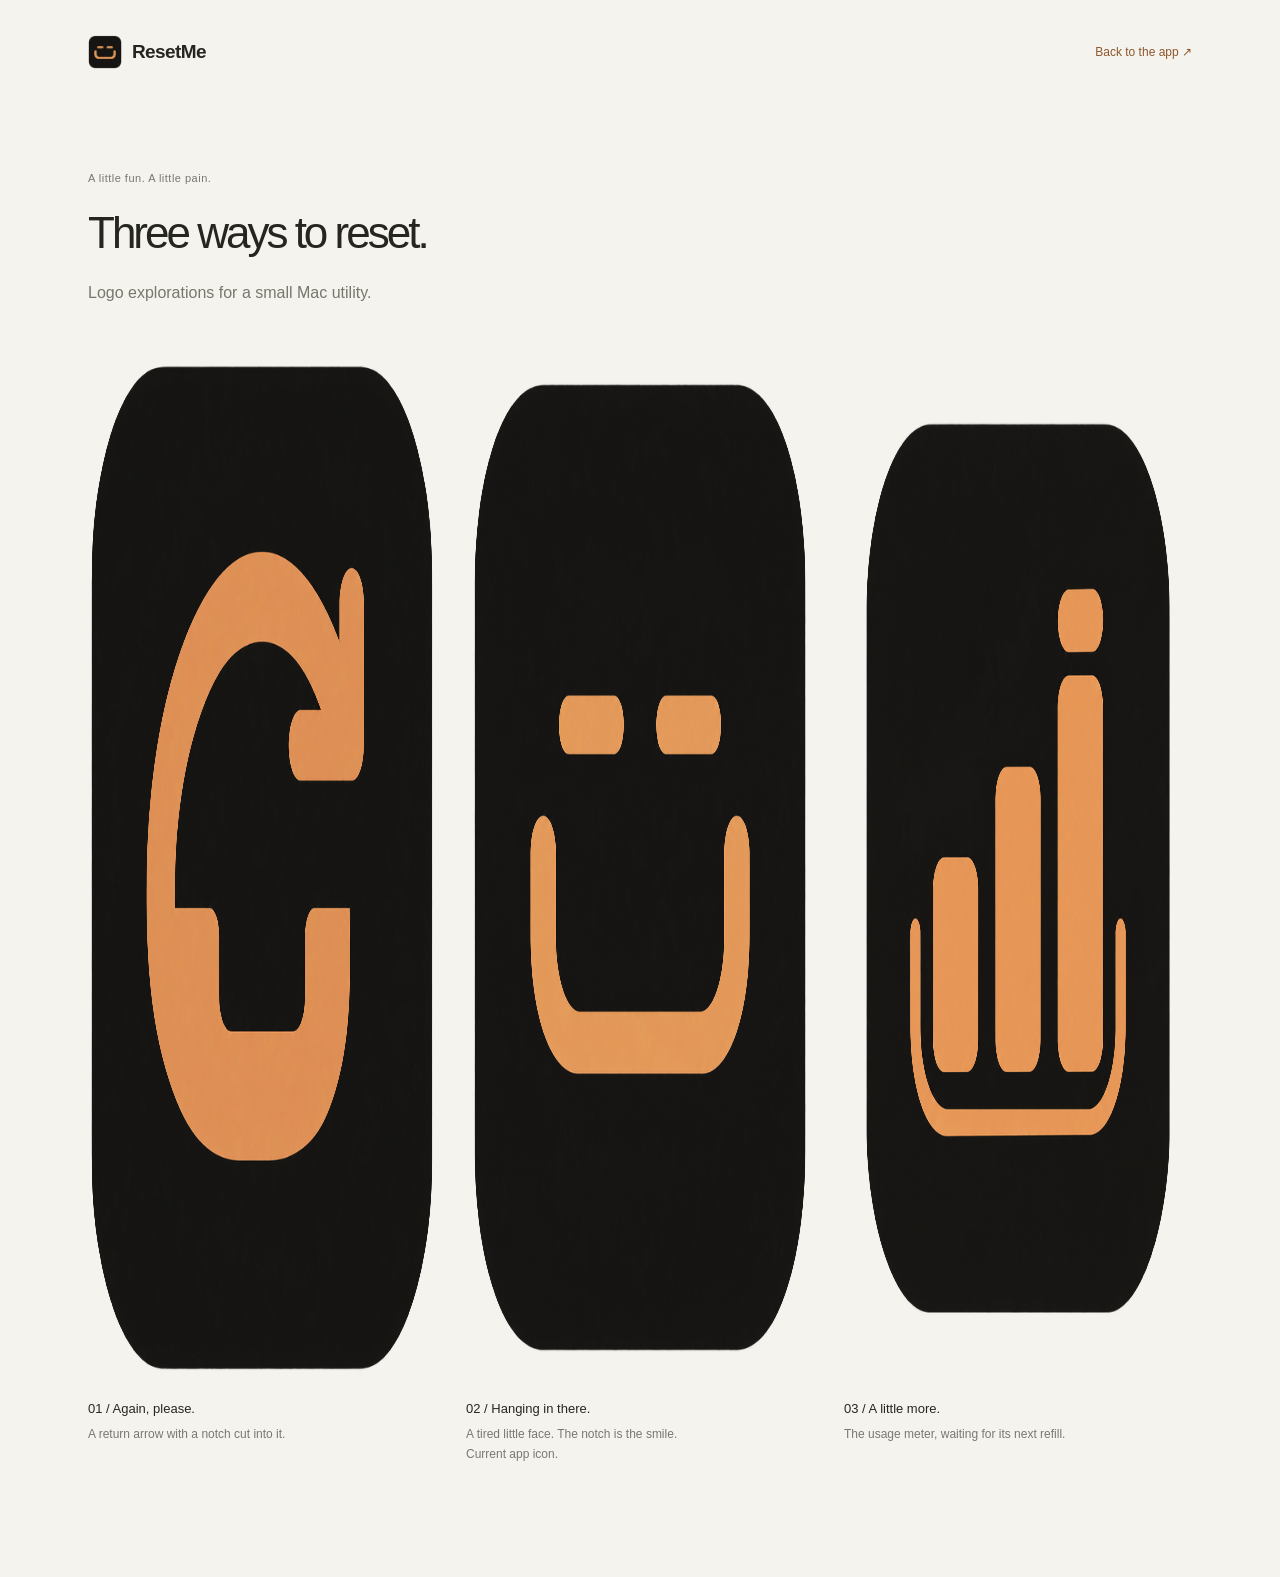
==== website/logos.html @ c1c5a457 "Build ResetMe with Claude and Codex usage" ====
<!doctype html><html lang="en"><head><meta charset="utf-8"><meta name="viewport" content="width=device-width, initial-scale=1"><title>ResetMe — logo directions</title><link rel="stylesheet" href="style.css"><link rel="icon" href="assets/logo-face.png"></head><body><div class="page"><header><a class="brand" href="./"><img src="assets/logo-face.png" width="34" height="34" alt="">ResetMe</a><a class="text-link" href="./">Back to the app ↗</a></header><main class="logos"><p class="eyebrow">A little fun. A little pain.</p><h1>Three ways to reset.</h1><p class="lede">Logo explorations for a small Mac utility.</p><div class="logo-grid"><figure><img src="assets/logo-return.png" width="1024" height="1024" alt="Amber return arrow with a notch-shaped opening"><figcaption>01 / Again, please.<p>A return arrow with a notch cut into it.</p></figcaption></figure><figure><img src="assets/logo-face.png" width="1024" height="1024" alt="Amber tired smile shaped like a notch"><figcaption>02 / Hanging in there.<p>A tired little face. The notch is the smile.<br>Current app icon.</p></figcaption></figure><figure><img src="assets/logo-refill.png" width="1024" height="1024" alt="Three amber refill bars within a notch contour"><figcaption>03 / A little more.<p>The usage meter, waiting for its next refill.</p></figcaption></figure></div></main></div></body></html>
---- website/style.css ----
:root{color-scheme:light;--paper:#f5f3ee;--ink:#262621;--muted:#797870;--line:#dedcd4;--accent:#a86233}*{box-sizing:border-box}html{scroll-behavior:smooth;scroll-padding-top:35px}body{margin:0;background:var(--paper);color:var(--ink);font-family:-apple-system,BlinkMacSystemFont,"Segoe UI",sans-serif;-webkit-font-smoothing:antialiased}a{color:inherit;text-decoration:none}a:hover{text-decoration:underline;text-underline-offset:4px}button,a,video{outline-offset:6px}a:focus-visible,button:focus-visible{outline:2px solid var(--accent)}.page{max-width:1200px;margin:auto;padding:0 48px}header{height:104px;display:flex;align-items:center;justify-content:space-between}.brand{display:flex;align-items:center;gap:10px;font-size:19px;font-weight:650;letter-spacing:-.6px}.brand img{border-radius:8px}nav{display:flex;gap:32px;font-size:13px;color:#585951}.hero{display:grid;grid-template-columns:1fr 1.04fr;gap:48px;align-items:center;padding:40px 0 66px;min-height:585px}.eyebrow{font-size:11px;letter-spacing:.045em;color:var(--muted);display:flex;align-items:center;gap:8px;margin:0 0 23px}.dot{height:6px;width:6px;background:#b87949;border-radius:50%;display:inline-block}h1{font-size:clamp(40px,4.5vw,62px);line-height:1.03;letter-spacing:-3px;font-weight:540;margin:0 0 25px}p{line-height:1.65}.lede{max-width:350px;font-size:16px;color:#77776d;margin:0 0 28px}.actions{display:flex;align-items:center;gap:25px}.button{display:inline-flex;align-items:center;gap:24px;background:#292923;border-radius:8px;color:#faf8f1;padding:14px 20px;font-size:13px;font-weight:550;white-space:nowrap;transition:background .15s,transform .15s}.button:hover{background:#454237;text-decoration:none;transform:translateY(-1px)}.watch,.text-link{font-size:12px}.small{font-size:11px;color:var(--muted);margin-top:14px}.product{margin:0}.screen{background:#111110;border:1px solid #24241f;border-radius:12px;overflow:hidden;aspect-ratio:1.05;box-shadow:0 18px 30px -26px #16151066}.screen img{display:block;height:100%;width:100%;object-fit:cover}figcaption{font-size:10px;color:#8a887e;margin-top:12px;text-align:center;line-height:1.5}.second{border-top:1px solid var(--line);display:grid;grid-template-columns:1fr 1.04fr;gap:80px;padding:65px 0;align-items:center}h2{font-size:34px;font-weight:530;line-height:1.13;letter-spacing:-1.3px;margin:0 0 22px}.details>p:not(.eyebrow){font-size:14px;color:#79786f;max-width:345px}dl{margin:25px 0}dl div+div{margin-top:21px}dt{font-size:13px;font-weight:600;margin-bottom:5px}dd{margin:0;font-size:12px;line-height:1.6;color:#79786f;max-width:325px}.text-link{color:#8c572e}.demo{margin:0}.video-wrap{border-radius:12px;background:#111;overflow:hidden;aspect-ratio:1.05;display:flex;align-items:center;justify-content:center}.video-wrap video{display:block;width:100%;height:100%;object-fit:contain}.get{border-top:1px solid var(--line);padding:34px 0;display:grid;grid-template-columns:1fr auto;gap:12px 45px;align-items:center}.get h2{font-size:24px;letter-spacing:-.7px;margin:0}.get p{font-size:12px;color:var(--muted);max-width:620px;margin-bottom:0}.get .build-note{grid-column:1/-1;font-size:10px;margin-top:0}footer{border-top:1px solid var(--line);padding:25px 0 34px;display:flex;justify-content:space-between;gap:15px;font-size:10px;color:#77766d}.muted{color:#99968b}.logos{padding:65px 0 100px}.logos h1{font-size:44px}.logo-grid{display:grid;grid-template-columns:repeat(3,1fr);gap:30px;margin-top:48px}.logo-grid figure{margin:0}.logo-grid img{width:100%;display:block;border-radius:22%}.logo-grid figcaption{text-align:left;font-size:13px;color:var(--ink);margin-top:20px}.logo-grid figcaption p{color:var(--muted);font-size:12px;margin-top:7px}body:has(.logos){background:#f5f3ee}@media(min-width:1500px){.hero{min-height:650px}}@media(max-width:800px){.page{padding:0 25px}header{height:83px}nav{gap:20px}.hero{gap:28px;padding-top:25px;min-height:510px}h1{font-size:44px;letter-spacing:-2px}.lede{font-size:14px}.actions{gap:15px}.button{padding:13px 15px;gap:12px}.second{gap:35px}h2{font-size:29px}.get{gap:20px}footer{flex-wrap:wrap}}@media(max-width:600px){.page{padding:0 22px}header{height:78px}nav{font-size:11px;gap:18px}.hero{grid-template-columns:1fr;padding:30px 0 40px;gap:28px}.intro{padding:0 4px}h1{font-size:49px;letter-spacing:-2.6px}.eyebrow{margin-bottom:20px}.lede{font-size:15px;max-width:320px}.screen{aspect-ratio:1.05}.second{grid-template-columns:1fr;gap:30px;padding:38px 0}.details{padding:0 4px}.details>p:not(.eyebrow),dd{max-width:none}.get{grid-template-columns:1fr;padding:28px 0}.get .button{justify-self:start}.get .build-note{grid-column:auto;line-height:1.6}.get h2{font-size:23px}.logo-grid{grid-template-columns:1fr;gap:38px;max-width:300px;margin:auto}.logos{padding-top:35px}.logos h1{font-size:37px}.logo-grid figure:first-child{margin-top:25px}footer{font-size:10px;line-height:1.6;gap:10px 20px}footer>a{width:100%}}@media(prefers-reduced-motion:reduce){html{scroll-behavior:auto}.button{transition:none}.button:hover{transform:none}}
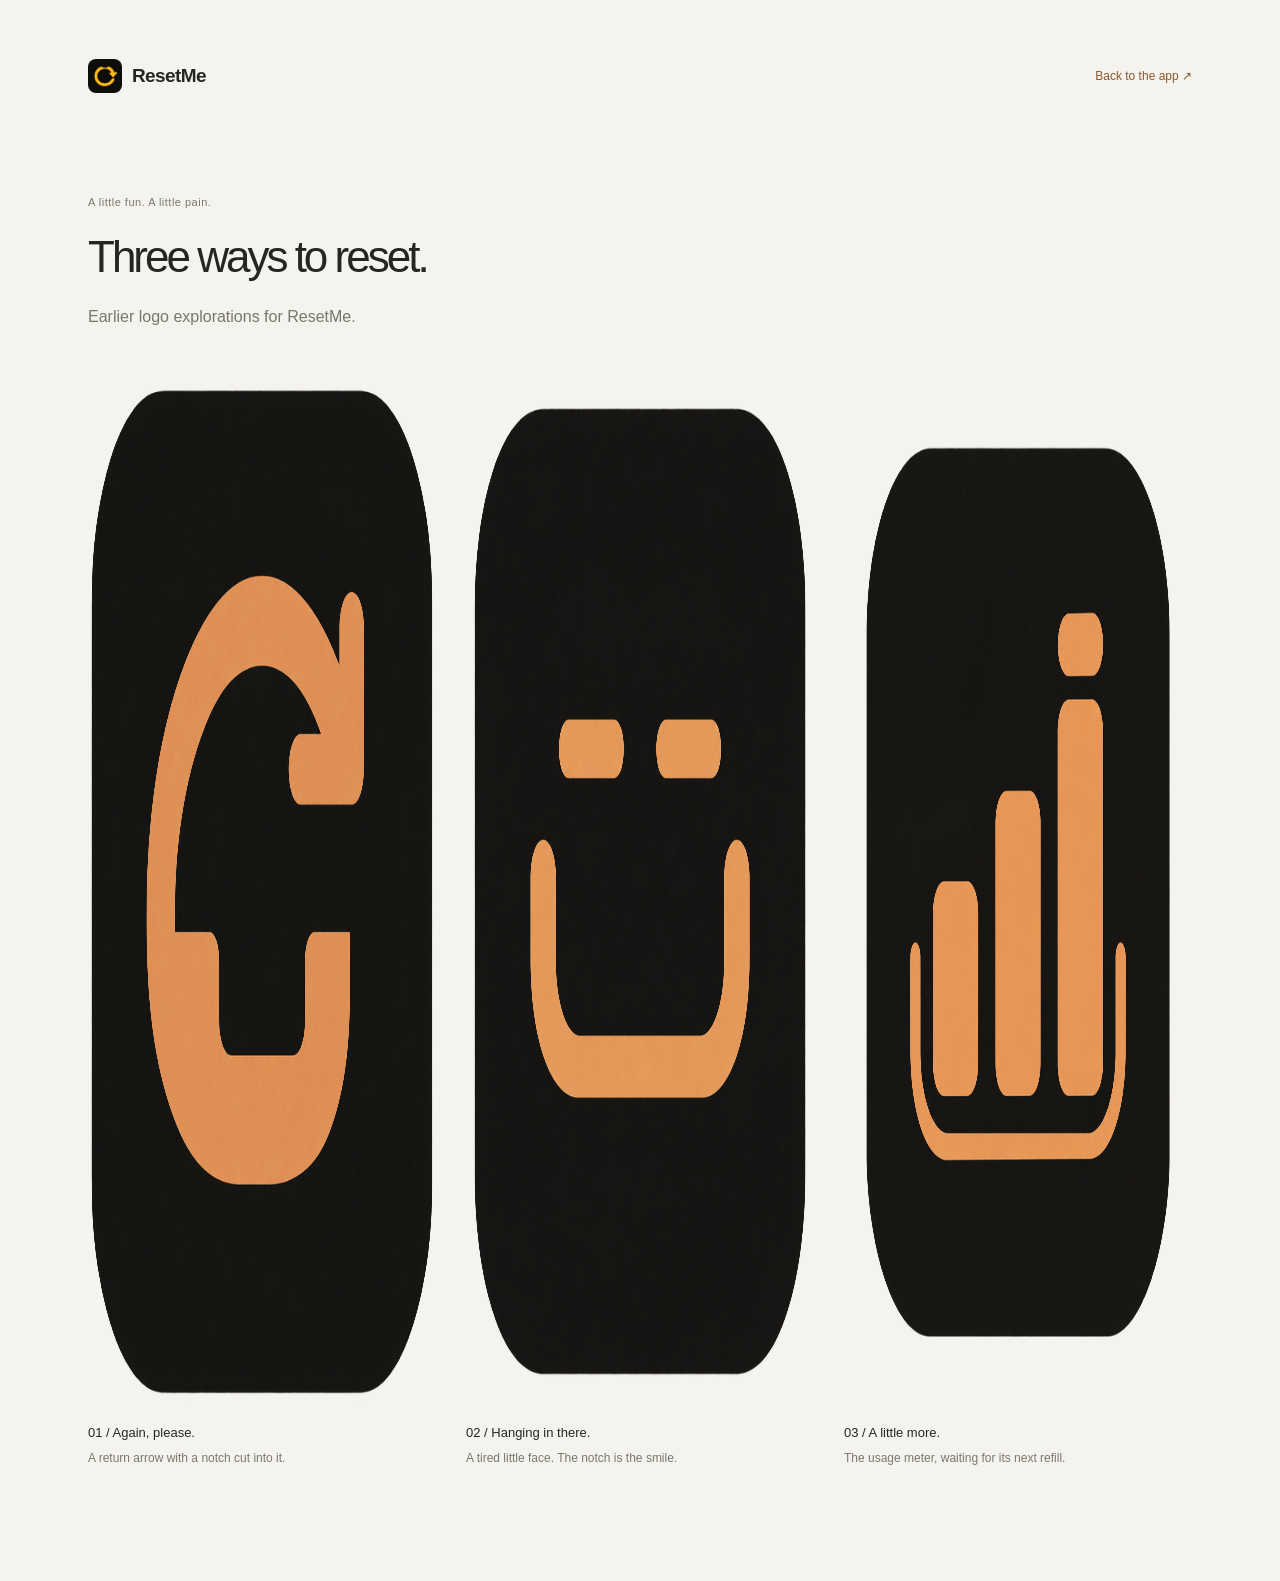
==== commit 8f8e8bbb: "Ship notch-only ResetMe with signed updates and direct downloads" ====
--- a/website/logos.html
+++ b/website/logos.html
@@ -1 +1 @@
-<!doctype html><html lang="en"><head><meta charset="utf-8"><meta name="viewport" content="width=device-width, initial-scale=1"><title>ResetMe — logo directions</title><link rel="stylesheet" href="style.css"><link rel="icon" href="assets/logo-face.png"></head><body><div class="page"><header><a class="brand" href="./"><img src="assets/logo-face.png" width="34" height="34" alt="">ResetMe</a><a class="text-link" href="./">Back to the app ↗</a></header><main class="logos"><p class="eyebrow">A little fun. A little pain.</p><h1>Three ways to reset.</h1><p class="lede">Logo explorations for a small Mac utility.</p><div class="logo-grid"><figure><img src="assets/logo-return.png" width="1024" height="1024" alt="Amber return arrow with a notch-shaped opening"><figcaption>01 / Again, please.<p>A return arrow with a notch cut into it.</p></figcaption></figure><figure><img src="assets/logo-face.png" width="1024" height="1024" alt="Amber tired smile shaped like a notch"><figcaption>02 / Hanging in there.<p>A tired little face. The notch is the smile.<br>Current app icon.</p></figcaption></figure><figure><img src="assets/logo-refill.png" width="1024" height="1024" alt="Three amber refill bars within a notch contour"><figcaption>03 / A little more.<p>The usage meter, waiting for its next refill.</p></figcaption></figure></div></main></div></body></html>
+<!doctype html><html lang="en"><head><meta charset="utf-8"><meta name="viewport" content="width=device-width, initial-scale=1"><title>ResetMe — logo directions</title><link rel="stylesheet" href="style.css"><link rel="icon" href="assets/logo-reset.png"></head><body><div class="page"><header><a class="brand" href="./"><img src="assets/logo-reset.png" width="34" height="34" alt="">ResetMe</a><a class="text-link" href="./">Back to the app ↗</a></header><main class="logos"><p class="eyebrow">A little fun. A little pain.</p><h1>Three ways to reset.</h1><p class="lede">Earlier logo explorations for ResetMe.</p><div class="logo-grid"><figure><img src="assets/logo-return.png" width="1024" height="1024" alt="Amber return arrow with a notch-shaped opening"><figcaption>01 / Again, please.<p>A return arrow with a notch cut into it.</p></figcaption></figure><figure><img src="assets/logo-face.png" width="1024" height="1024" alt="Amber tired smile shaped like a notch"><figcaption>02 / Hanging in there.<p>A tired little face. The notch is the smile.</p></figcaption></figure><figure><img src="assets/logo-refill.png" width="1024" height="1024" alt="Three amber refill bars within a notch contour"><figcaption>03 / A little more.<p>The usage meter, waiting for its next refill.</p></figcaption></figure></div></main></div></body></html>
--- a/website/style.css
+++ b/website/style.css
@@ -1 +1,16 @@
 :root{color-scheme:light;--paper:#f5f3ee;--ink:#262621;--muted:#797870;--line:#dedcd4;--accent:#a86233}*{box-sizing:border-box}html{scroll-behavior:smooth;scroll-padding-top:35px}body{margin:0;background:var(--paper);color:var(--ink);font-family:-apple-system,BlinkMacSystemFont,"Segoe UI",sans-serif;-webkit-font-smoothing:antialiased}a{color:inherit;text-decoration:none}a:hover{text-decoration:underline;text-underline-offset:4px}button,a,video{outline-offset:6px}a:focus-visible,button:focus-visible{outline:2px solid var(--accent)}.page{max-width:1200px;margin:auto;padding:0 48px}header{height:104px;display:flex;align-items:center;justify-content:space-between}.brand{display:flex;align-items:center;gap:10px;font-size:19px;font-weight:650;letter-spacing:-.6px}.brand img{border-radius:8px}nav{display:flex;gap:32px;font-size:13px;color:#585951}.hero{display:grid;grid-template-columns:1fr 1.04fr;gap:48px;align-items:center;padding:40px 0 66px;min-height:585px}.eyebrow{font-size:11px;letter-spacing:.045em;color:var(--muted);display:flex;align-items:center;gap:8px;margin:0 0 23px}.dot{height:6px;width:6px;background:#b87949;border-radius:50%;display:inline-block}h1{font-size:clamp(40px,4.5vw,62px);line-height:1.03;letter-spacing:-3px;font-weight:540;margin:0 0 25px}p{line-height:1.65}.lede{max-width:350px;font-size:16px;color:#77776d;margin:0 0 28px}.actions{display:flex;align-items:center;gap:25px}.button{display:inline-flex;align-items:center;gap:24px;background:#292923;border-radius:8px;color:#faf8f1;padding:14px 20px;font-size:13px;font-weight:550;white-space:nowrap;transition:background .15s,transform .15s}.button:hover{background:#454237;text-decoration:none;transform:translateY(-1px)}.watch,.text-link{font-size:12px}.small{font-size:11px;color:var(--muted);margin-top:14px}.product{margin:0}.screen{background:#111110;border:1px solid #24241f;border-radius:12px;overflow:hidden;aspect-ratio:1.05;box-shadow:0 18px 30px -26px #16151066}.screen img{display:block;height:100%;width:100%;object-fit:cover}figcaption{font-size:10px;color:#8a887e;margin-top:12px;text-align:center;line-height:1.5}.second{border-top:1px solid var(--line);display:grid;grid-template-columns:1fr 1.04fr;gap:80px;padding:65px 0;align-items:center}h2{font-size:34px;font-weight:530;line-height:1.13;letter-spacing:-1.3px;margin:0 0 22px}.details>p:not(.eyebrow){font-size:14px;color:#79786f;max-width:345px}dl{margin:25px 0}dl div+div{margin-top:21px}dt{font-size:13px;font-weight:600;margin-bottom:5px}dd{margin:0;font-size:12px;line-height:1.6;color:#79786f;max-width:325px}.text-link{color:#8c572e}.demo{margin:0}.video-wrap{border-radius:12px;background:#111;overflow:hidden;aspect-ratio:1.05;display:flex;align-items:center;justify-content:center}.video-wrap video{display:block;width:100%;height:100%;object-fit:contain}.get{border-top:1px solid var(--line);padding:34px 0;display:grid;grid-template-columns:1fr auto;gap:12px 45px;align-items:center}.get h2{font-size:24px;letter-spacing:-.7px;margin:0}.get p{font-size:12px;color:var(--muted);max-width:620px;margin-bottom:0}.get .build-note{grid-column:1/-1;font-size:10px;margin-top:0}footer{border-top:1px solid var(--line);padding:25px 0 34px;display:flex;justify-content:space-between;gap:15px;font-size:10px;color:#77766d}.muted{color:#99968b}.logos{padding:65px 0 100px}.logos h1{font-size:44px}.logo-grid{display:grid;grid-template-columns:repeat(3,1fr);gap:30px;margin-top:48px}.logo-grid figure{margin:0}.logo-grid img{width:100%;display:block;border-radius:22%}.logo-grid figcaption{text-align:left;font-size:13px;color:var(--ink);margin-top:20px}.logo-grid figcaption p{color:var(--muted);font-size:12px;margin-top:7px}body:has(.logos){background:#f5f3ee}@media(min-width:1500px){.hero{min-height:650px}}@media(max-width:800px){.page{padding:0 25px}header{height:83px}nav{gap:20px}.hero{gap:28px;padding-top:25px;min-height:510px}h1{font-size:44px;letter-spacing:-2px}.lede{font-size:14px}.actions{gap:15px}.button{padding:13px 15px;gap:12px}.second{gap:35px}h2{font-size:29px}.get{gap:20px}footer{flex-wrap:wrap}}@media(max-width:600px){.page{padding:0 22px}header{height:78px}nav{font-size:11px;gap:18px}.hero{grid-template-columns:1fr;padding:30px 0 40px;gap:28px}.intro{padding:0 4px}h1{font-size:49px;letter-spacing:-2.6px}.eyebrow{margin-bottom:20px}.lede{font-size:15px;max-width:320px}.screen{aspect-ratio:1.05}.second{grid-template-columns:1fr;gap:30px;padding:38px 0}.details{padding:0 4px}.details>p:not(.eyebrow),dd{max-width:none}.get{grid-template-columns:1fr;padding:28px 0}.get .button{justify-self:start}.get .build-note{grid-column:auto;line-height:1.6}.get h2{font-size:23px}.logo-grid{grid-template-columns:1fr;gap:38px;max-width:300px;margin:auto}.logos{padding-top:35px}.logos h1{font-size:37px}.logo-grid figure:first-child{margin-top:25px}footer{font-size:10px;line-height:1.6;gap:10px 20px}footer>a{width:100%}}@media(prefers-reduced-motion:reduce){html{scroll-behavior:auto}.button{transition:none}.button:hover{transform:none}}
+
+/* The real resting notch sits at the page's top edge; the hero shows it open. */
+header{position:relative;height:128px;padding-top:24px}
+.site-notch{position:absolute;top:0;left:50%;transform:translateX(-50%);width:232px;height:39px;overflow:hidden;border-radius:0 0 11px 11px;transition:filter .2s}
+.site-notch img{position:absolute;max-width:none;width:448.87px;height:auto;left:-141.22px;top:0;display:block}
+.site-notch:hover{filter:brightness(1.15)}
+.product{width:min(100%,380px);justify-self:center}
+.screen{position:relative;aspect-ratio:840/960;border:none;border-radius:0 0 14px 14px;background:transparent;box-shadow:0 16px 26px -20px #17150f55}
+.screen img{position:absolute;width:182.857%;height:auto;max-width:none;left:-41.429%;top:0;object-fit:initial;display:block}
+.hero{padding-top:18px;padding-bottom:52px}
+.second{padding-bottom:52px}
+.get{padding-bottom:45px}
+.video-wrap{aspect-ratio:1000/920}
+@media(max-width:600px){header{height:122px;padding-top:35px}.site-notch{width:210px;height:35.6px}.site-notch img{width:406.3px;left:-127.8px}.hero{padding-top:15px;gap:38px}.product{width:90%;max-width:335px}.second{padding-bottom:35px}.get{padding-bottom:35px}}
+@media(prefers-reduced-motion:reduce){.site-notch{transition:none}}
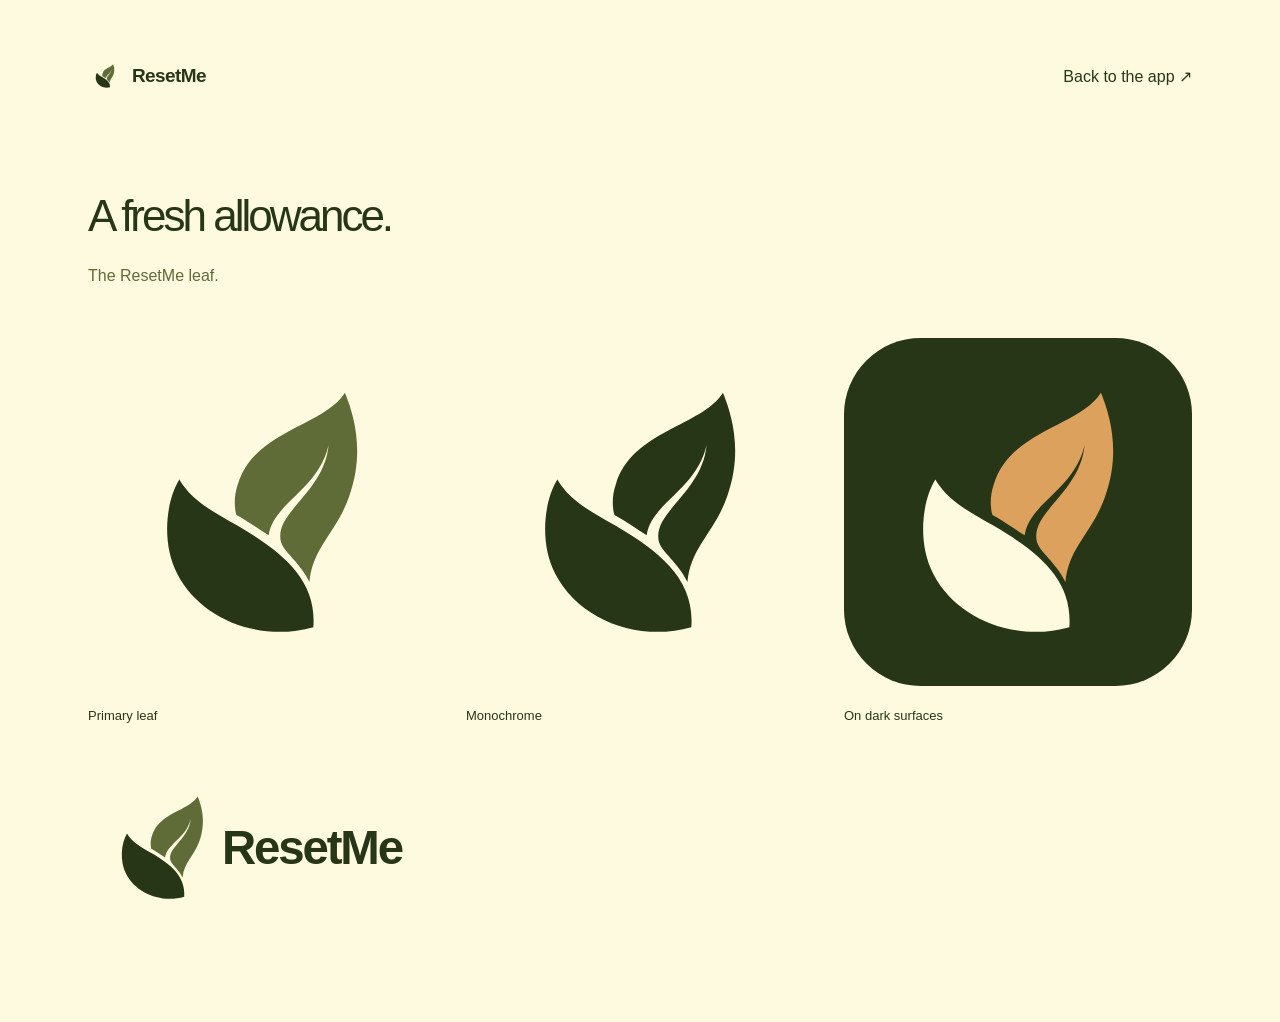
==== commit 8448e045: "Release ResetMe 0.1.4 with leaf branding and new palette" ====
--- a/website/logos.html
+++ b/website/logos.html
@@ -1 +1 @@
-<!doctype html><html lang="en"><head><meta charset="utf-8"><meta name="viewport" content="width=device-width, initial-scale=1"><title>ResetMe — logo directions</title><link rel="stylesheet" href="style.css"><link rel="icon" href="assets/logo-reset.png"></head><body><div class="page"><header><a class="brand" href="./"><img src="assets/logo-reset.png" width="34" height="34" alt="">ResetMe</a><a class="text-link" href="./">Back to the app ↗</a></header><main class="logos"><p class="eyebrow">A little fun. A little pain.</p><h1>Three ways to reset.</h1><p class="lede">Earlier logo explorations for ResetMe.</p><div class="logo-grid"><figure><img src="assets/logo-return.png" width="1024" height="1024" alt="Amber return arrow with a notch-shaped opening"><figcaption>01 / Again, please.<p>A return arrow with a notch cut into it.</p></figcaption></figure><figure><img src="assets/logo-face.png" width="1024" height="1024" alt="Amber tired smile shaped like a notch"><figcaption>02 / Hanging in there.<p>A tired little face. The notch is the smile.</p></figcaption></figure><figure><img src="assets/logo-refill.png" width="1024" height="1024" alt="Three amber refill bars within a notch contour"><figcaption>03 / A little more.<p>The usage meter, waiting for its next refill.</p></figcaption></figure></div></main></div></body></html>
+<!doctype html><html lang="en"><head><meta charset="utf-8"><meta name="viewport" content="width=device-width, initial-scale=1"><meta name="robots" content="noindex,follow"><title>ResetMe — brand assets</title><link rel="stylesheet" href="style.css"><link rel="icon" href="assets/leaf.svg"></head><body><div class="page"><header><a class="brand" href="./"><img src="assets/leaf.svg" width="34" height="34" alt="">ResetMe</a><a href="./">Back to the app ↗</a></header><main class="logos"><h1>A fresh allowance.</h1><p class="lede">The ResetMe leaf.</p><div class="logo-grid"><figure><img src="assets/leaf.svg" alt="Two leaves in olive and forest green"><figcaption>Primary leaf</figcaption></figure><figure><img src="assets/leaf-mono-dark.svg" alt="Monochrome forest green leaf"><figcaption>Monochrome</figcaption></figure><figure><img src="assets/leaf-on-dark.svg" alt="Cream and sand leaf on forest green"><figcaption>On dark surfaces</figcaption></figure></div><img src="assets/lockup.svg" alt="ResetMe" style="display:block;width:320px;max-width:100%;margin-top:48px"></main></div></body></html>
--- a/website/style.css
+++ b/website/style.css
@@ -1,16 +1,66 @@
-:root{color-scheme:light;--paper:#f5f3ee;--ink:#262621;--muted:#797870;--line:#dedcd4;--accent:#a86233}*{box-sizing:border-box}html{scroll-behavior:smooth;scroll-padding-top:35px}body{margin:0;background:var(--paper);color:var(--ink);font-family:-apple-system,BlinkMacSystemFont,"Segoe UI",sans-serif;-webkit-font-smoothing:antialiased}a{color:inherit;text-decoration:none}a:hover{text-decoration:underline;text-underline-offset:4px}button,a,video{outline-offset:6px}a:focus-visible,button:focus-visible{outline:2px solid var(--accent)}.page{max-width:1200px;margin:auto;padding:0 48px}header{height:104px;display:flex;align-items:center;justify-content:space-between}.brand{display:flex;align-items:center;gap:10px;font-size:19px;font-weight:650;letter-spacing:-.6px}.brand img{border-radius:8px}nav{display:flex;gap:32px;font-size:13px;color:#585951}.hero{display:grid;grid-template-columns:1fr 1.04fr;gap:48px;align-items:center;padding:40px 0 66px;min-height:585px}.eyebrow{font-size:11px;letter-spacing:.045em;color:var(--muted);display:flex;align-items:center;gap:8px;margin:0 0 23px}.dot{height:6px;width:6px;background:#b87949;border-radius:50%;display:inline-block}h1{font-size:clamp(40px,4.5vw,62px);line-height:1.03;letter-spacing:-3px;font-weight:540;margin:0 0 25px}p{line-height:1.65}.lede{max-width:350px;font-size:16px;color:#77776d;margin:0 0 28px}.actions{display:flex;align-items:center;gap:25px}.button{display:inline-flex;align-items:center;gap:24px;background:#292923;border-radius:8px;color:#faf8f1;padding:14px 20px;font-size:13px;font-weight:550;white-space:nowrap;transition:background .15s,transform .15s}.button:hover{background:#454237;text-decoration:none;transform:translateY(-1px)}.watch,.text-link{font-size:12px}.small{font-size:11px;color:var(--muted);margin-top:14px}.product{margin:0}.screen{background:#111110;border:1px solid #24241f;border-radius:12px;overflow:hidden;aspect-ratio:1.05;box-shadow:0 18px 30px -26px #16151066}.screen img{display:block;height:100%;width:100%;object-fit:cover}figcaption{font-size:10px;color:#8a887e;margin-top:12px;text-align:center;line-height:1.5}.second{border-top:1px solid var(--line);display:grid;grid-template-columns:1fr 1.04fr;gap:80px;padding:65px 0;align-items:center}h2{font-size:34px;font-weight:530;line-height:1.13;letter-spacing:-1.3px;margin:0 0 22px}.details>p:not(.eyebrow){font-size:14px;color:#79786f;max-width:345px}dl{margin:25px 0}dl div+div{margin-top:21px}dt{font-size:13px;font-weight:600;margin-bottom:5px}dd{margin:0;font-size:12px;line-height:1.6;color:#79786f;max-width:325px}.text-link{color:#8c572e}.demo{margin:0}.video-wrap{border-radius:12px;background:#111;overflow:hidden;aspect-ratio:1.05;display:flex;align-items:center;justify-content:center}.video-wrap video{display:block;width:100%;height:100%;object-fit:contain}.get{border-top:1px solid var(--line);padding:34px 0;display:grid;grid-template-columns:1fr auto;gap:12px 45px;align-items:center}.get h2{font-size:24px;letter-spacing:-.7px;margin:0}.get p{font-size:12px;color:var(--muted);max-width:620px;margin-bottom:0}.get .build-note{grid-column:1/-1;font-size:10px;margin-top:0}footer{border-top:1px solid var(--line);padding:25px 0 34px;display:flex;justify-content:space-between;gap:15px;font-size:10px;color:#77766d}.muted{color:#99968b}.logos{padding:65px 0 100px}.logos h1{font-size:44px}.logo-grid{display:grid;grid-template-columns:repeat(3,1fr);gap:30px;margin-top:48px}.logo-grid figure{margin:0}.logo-grid img{width:100%;display:block;border-radius:22%}.logo-grid figcaption{text-align:left;font-size:13px;color:var(--ink);margin-top:20px}.logo-grid figcaption p{color:var(--muted);font-size:12px;margin-top:7px}body:has(.logos){background:#f5f3ee}@media(min-width:1500px){.hero{min-height:650px}}@media(max-width:800px){.page{padding:0 25px}header{height:83px}nav{gap:20px}.hero{gap:28px;padding-top:25px;min-height:510px}h1{font-size:44px;letter-spacing:-2px}.lede{font-size:14px}.actions{gap:15px}.button{padding:13px 15px;gap:12px}.second{gap:35px}h2{font-size:29px}.get{gap:20px}footer{flex-wrap:wrap}}@media(max-width:600px){.page{padding:0 22px}header{height:78px}nav{font-size:11px;gap:18px}.hero{grid-template-columns:1fr;padding:30px 0 40px;gap:28px}.intro{padding:0 4px}h1{font-size:49px;letter-spacing:-2.6px}.eyebrow{margin-bottom:20px}.lede{font-size:15px;max-width:320px}.screen{aspect-ratio:1.05}.second{grid-template-columns:1fr;gap:30px;padding:38px 0}.details{padding:0 4px}.details>p:not(.eyebrow),dd{max-width:none}.get{grid-template-columns:1fr;padding:28px 0}.get .button{justify-self:start}.get .build-note{grid-column:auto;line-height:1.6}.get h2{font-size:23px}.logo-grid{grid-template-columns:1fr;gap:38px;max-width:300px;margin:auto}.logos{padding-top:35px}.logos h1{font-size:37px}.logo-grid figure:first-child{margin-top:25px}footer{font-size:10px;line-height:1.6;gap:10px 20px}footer>a{width:100%}}@media(prefers-reduced-motion:reduce){html{scroll-behavior:auto}.button{transition:none}.button:hover{transform:none}}
+:root{color-scheme:light;--paper:#fefae0;--ink:#283618;--muted:#606c38;--line:#28361826;--accent:#bc6c25}*{box-sizing:border-box}html{scroll-behavior:smooth;scroll-padding-top:35px}body{margin:0;background:var(--paper);color:var(--ink);font-family:-apple-system,BlinkMacSystemFont,"Segoe UI",sans-serif;-webkit-font-smoothing:antialiased}a{color:inherit;text-decoration:none}a:hover{text-decoration:underline;text-underline-offset:4px}button,a,video{outline-offset:6px}a:focus-visible,button:focus-visible{outline:2px solid var(--accent)}.page{max-width:1200px;margin:auto;padding:0 48px}header{height:104px;display:flex;align-items:center;justify-content:space-between}.brand{display:flex;align-items:center;gap:10px;font-size:19px;font-weight:650;letter-spacing:-.6px}.brand img{border-radius:8px}nav{display:flex;gap:32px;font-size:13px;color:#606c38}.hero{display:grid;grid-template-columns:1fr 1.04fr;gap:48px;align-items:center;padding:40px 0 66px;min-height:585px}.eyebrow{font-size:11px;letter-spacing:.045em;color:var(--muted);display:flex;align-items:center;gap:8px;margin:0 0 23px}.dot{height:6px;width:6px;background:#bc6c25;border-radius:50%;display:inline-block}h1{font-size:clamp(40px,4.5vw,62px);line-height:1.03;letter-spacing:-3px;font-weight:540;margin:0 0 25px}p{line-height:1.65}.lede{max-width:350px;font-size:16px;color:#606c38;margin:0 0 28px}.actions{display:flex;align-items:center;gap:25px}.button{display:inline-flex;align-items:center;gap:24px;background:#283618;border-radius:8px;color:#fefae0;padding:14px 20px;font-size:13px;font-weight:550;white-space:nowrap;transition:background .15s,transform .15s}.button:hover{background:#606c38;text-decoration:none;transform:translateY(-1px)}.watch,.text-link{font-size:12px}.small{font-size:11px;color:var(--muted);margin-top:14px}.product{margin:0}.screen{background:#111110;border:1px solid #24241f;border-radius:12px;overflow:hidden;aspect-ratio:1.05;box-shadow:0 18px 30px -26px #16151066}.screen img{display:block;height:100%;width:100%;object-fit:cover}figcaption{font-size:10px;color:#606c38;margin-top:12px;text-align:center;line-height:1.5}.second{border-top:1px solid var(--line);display:grid;grid-template-columns:1fr 1.04fr;gap:80px;padding:65px 0;align-items:center}h2{font-size:34px;font-weight:530;line-height:1.13;letter-spacing:-1.3px;margin:0 0 22px}.details>p:not(.eyebrow){font-size:14px;color:#606c38;max-width:345px}dl{margin:25px 0}dl div+div{margin-top:21px}dt{font-size:13px;font-weight:600;margin-bottom:5px}dd{margin:0;font-size:12px;line-height:1.6;color:#606c38;max-width:325px}.text-link{color:#bc6c25}.demo{margin:0}.video-wrap{border-radius:12px;background:#111;overflow:hidden;aspect-ratio:1.05;display:flex;align-items:center;justify-content:center}.video-wrap video{display:block;width:100%;height:100%;object-fit:contain}.get{border-top:1px solid var(--line);padding:34px 0;display:grid;grid-template-columns:1fr auto;gap:12px 45px;align-items:center}.get h2{font-size:24px;letter-spacing:-.7px;margin:0}.get p{font-size:12px;color:var(--muted);max-width:620px;margin-bottom:0}.get .build-note{grid-column:1/-1;font-size:10px;margin-top:0}footer{border-top:1px solid var(--line);padding:25px 0 34px;display:flex;justify-content:space-between;gap:15px;font-size:10px;color:#606c38}.muted{color:#606c38}.logos{padding:65px 0 100px}.logos h1{font-size:44px}.logo-grid{display:grid;grid-template-columns:repeat(3,1fr);gap:30px;margin-top:48px}.logo-grid figure{margin:0}.logo-grid img{width:100%;display:block;border-radius:22%}.logo-grid figcaption{text-align:left;font-size:13px;color:var(--ink);margin-top:20px}.logo-grid figcaption p{color:var(--muted);font-size:12px;margin-top:7px}body:has(.logos){background:#fefae0}@media(min-width:1500px){.hero{min-height:650px}}@media(max-width:800px){.page{padding:0 25px}header{height:83px}nav{gap:20px}.hero{gap:28px;padding-top:25px;min-height:510px}h1{font-size:44px;letter-spacing:-2px}.lede{font-size:14px}.actions{gap:15px}.button{padding:13px 15px;gap:12px}.second{gap:35px}h2{font-size:29px}.get{gap:20px}footer{flex-wrap:wrap}}@media(max-width:600px){.page{padding:0 22px}header{height:78px}nav{font-size:11px;gap:18px}.hero{grid-template-columns:1fr;padding:30px 0 40px;gap:28px}.intro{padding:0 4px}h1{font-size:49px;letter-spacing:-2.6px}.eyebrow{margin-bottom:20px}.lede{font-size:15px;max-width:320px}.screen{aspect-ratio:1.05}.second{grid-template-columns:1fr;gap:30px;padding:38px 0}.details{padding:0 4px}.details>p:not(.eyebrow),dd{max-width:none}.get{grid-template-columns:1fr;padding:28px 0}.get .button{justify-self:start}.get .build-note{grid-column:auto;line-height:1.6}.get h2{font-size:23px}.logo-grid{grid-template-columns:1fr;gap:38px;max-width:300px;margin:auto}.logos{padding-top:35px}.logos h1{font-size:37px}.logo-grid figure:first-child{margin-top:25px}footer{font-size:10px;line-height:1.6;gap:10px 20px}footer>a{width:100%}}@media(prefers-reduced-motion:reduce){html{scroll-behavior:auto}.button{transition:none}.button:hover{transform:none}}
 
-/* The real resting notch sits at the page's top edge; the hero shows it open. */
+/* A screenshot reveal follows the same top-anchored expansion as the app. */
 header{position:relative;height:128px;padding-top:24px}
-.site-notch{position:absolute;top:0;left:50%;transform:translateX(-50%);width:232px;height:39px;overflow:hidden;border-radius:0 0 11px 11px;transition:filter .2s}
-.site-notch img{position:absolute;max-width:none;width:448.87px;height:auto;left:-141.22px;top:0;display:block}
-.site-notch:hover{filter:brightness(1.15)}
-.product{width:min(100%,380px);justify-self:center}
-.screen{position:relative;aspect-ratio:840/960;border:none;border-radius:0 0 14px 14px;background:transparent;box-shadow:0 16px 26px -20px #17150f55}
-.screen img{position:absolute;width:182.857%;height:auto;max-width:none;left:-41.429%;top:0;object-fit:initial;display:block}
-.hero{padding-top:18px;padding-bottom:52px}
-.second{padding-bottom:52px}
+.notch-demo{position:absolute;top:0;left:50%;transform:translateX(-50%);z-index:10;width:232px;height:39px}
+.site-notch{position:absolute;top:0;left:50%;transform:translateX(-50%);width:232px;height:39px;padding:0;border:0;background:#080808;overflow:hidden;border-radius:0 0 14px 14px;cursor:pointer;transition:width .48s cubic-bezier(.2,.85,.25,1),height .55s cubic-bezier(.2,.85,.25,1),box-shadow .4s}
+.notch-rest{position:absolute;inset:0;transition:opacity .18s}
+.notch-rest img{position:absolute;max-width:none;width:448.87px;height:auto;left:-141.22px;top:0;display:block}
+.notch-open.screen{display:block;position:absolute;inset:0;aspect-ratio:auto;border:0;border-radius:0;background:#080808;box-shadow:none;opacity:0;transform:translateY(-32px);transition:opacity .28s,transform .5s cubic-bezier(.2,.85,.25,1)}
+.notch-open.screen img{position:absolute;width:182.857%;height:auto;max-width:none;left:-41.429%;top:0;object-fit:initial;display:block}
+.notch-demo.is-open .site-notch{width:min(360px,calc(100vw - 32px));height:min(411.43px,calc((100vw - 32px)*1.142857));box-shadow:0 22px 38px -18px #17150f66}
+.notch-demo.is-open .notch-rest{opacity:0}
+.notch-demo.is-open .notch-open{opacity:1;transform:translateY(0)}
+.hover-note{position:absolute;left:calc(100% - 4px);top:4px;width:150px;height:80px;overflow:visible;pointer-events:none;color:#606c38;transition:opacity .2s}
+.hover-note text{font-family:"Bradley Hand","Segoe Print","Comic Sans MS",cursive;font-size:24px;fill:currentColor}
+.hover-note path{stroke:currentColor;stroke-width:1.7;fill:none;stroke-linecap:round;stroke-linejoin:round}
+.notch-demo.is-open .hover-note{opacity:0}
+.hero{padding-top:18px;padding-bottom:52px;min-height:490px}
+.video-wrap{aspect-ratio:1114/720;box-shadow:0 18px 35px -23px #17150f55}
+.second{display:block;padding:42px 0}
+.second .details{display:grid;grid-template-columns:1fr 1.04fr;gap:0 48px}
+.second h2{grid-column:1;grid-row:1}
+.second .details>p{grid-column:1;grid-row:2;margin:0}
+.second dl{grid-column:2;grid-row:1 / span 2;margin:0}
 .get{padding-bottom:45px}
-.video-wrap{aspect-ratio:1000/920}
-@media(max-width:600px){header{height:122px;padding-top:35px}.site-notch{width:210px;height:35.6px}.site-notch img{width:406.3px;left:-127.8px}.hero{padding-top:15px;gap:38px}.product{width:90%;max-width:335px}.second{padding-bottom:35px}.get{padding-bottom:35px}}
-@media(prefers-reduced-motion:reduce){.site-notch{transition:none}}
+@media(max-width:600px){header{height:122px;padding-top:35px}.notch-demo,.site-notch{width:210px;height:35.6px}.notch-rest img{width:406.3px;left:-127.8px}.hover-note{left:130px;top:34px;width:132px}.hero{padding-top:15px;gap:32px}.second .details{display:block}.second dl{margin-top:25px}.get{padding-bottom:35px}}
+@media(prefers-reduced-motion:reduce){.site-notch,.notch-rest,.notch-open.screen,.hover-note{transition:none}.notch-open.screen{transform:none}}
+
+/* Hero: a clear read, one primary action, and a quiet frame for the demo. */
+.hero{grid-template-columns:minmax(0,.92fr) minmax(0,1.08fr);gap:64px;padding:32px 0 72px;min-height:500px}
+.hero .intro{padding:0 0 4px}
+.hero h1{font-size:clamp(42px,4.5vw,60px);line-height:1.04;letter-spacing:-2.7px;font-weight:580;margin:0 0 24px;text-wrap:balance}
+.hero .lede{max-width:350px;font-size:16px;line-height:1.7;color:#606c38;margin:0 0 28px}
+.hero .actions{display:flex;gap:0}
+.hero .button{min-height:46px;padding:0 18px;gap:20px;border:1px solid #283618;border-radius:9px;background:#283618;font-size:14px;font-weight:500;letter-spacing:0;box-shadow:0 2px 4px #2021160d;transition:background .16s,transform .16s}
+.hero .button:hover{background:#606c38;transform:translateY(-1px)}
+.hero .button:active{transform:translateY(0);background:#283618}
+.download-icon{flex:none;opacity:.85}
+.hero-assurance{font-size:11px;color:#606c38;margin:12px 0 0;line-height:1.5}
+.hero-assurance span{padding:0 5px;color:#606c38}
+.hero .small{font-size:10px;color:#606c38;margin:0;line-height:1.7}
+.hero .video-wrap{border-radius:16px;outline:1px solid #33302012;outline-offset:-1px;box-shadow:0 4px 8px -4px #2f2b2514,0 24px 42px -27px #2f2b2545}
+@media(max-width:800px){.hero{gap:32px}.hero h1{font-size:44px;letter-spacing:-2px}.hero .lede{font-size:14px}}
+@media(max-width:600px){.hero{grid-template-columns:1fr;gap:34px;padding:22px 0 44px;min-height:0}.hero .intro{padding:0 4px}.hero h1{font-size:49px;letter-spacing:-2.5px;margin-bottom:20px}.hero .lede{font-size:15px;margin-bottom:24px}.hero .video-wrap{border-radius:12px}}
+@media(prefers-reduced-motion:reduce){.hero .button{transition:none}.hero .button:hover,.hero .button:active{transform:none}}
+
+.creator-footer{justify-content:center;border-top:0;margin-top:28px;padding:40px 0 76px;font-size:15px;color:#606c38}
+.creator-footer a{display:inline-flex;align-items:center;gap:7px;width:auto;min-height:30px}
+.creator-footer .made-by{color:#606c38}
+.creator-footer svg{margin-left:5px;width:15px;height:15px;flex:none}
+
+.works-with{display:flex;align-items:center;gap:16px;margin-bottom:22px;font-size:11px;color:#606c38}
+.provider-name{display:inline-flex;align-items:center;gap:4px;font-size:12px;font-weight:500;color:#606c38}
+.provider-name img{display:block;flex:none}
+@media(max-width:600px){.works-with{gap:12px;margin-bottom:20px}}
+
+/* A quiet partner row separates the hero from the supporting copy. */
+main>.works-with{justify-content:center;margin:0;padding:4px 0 34px;gap:22px}
+main>.works-with .provider-name{font-size:14px;gap:5px}
+.hover-note{left:auto;right:calc(100% - 4px)}
+.hover-note path{transform:translateX(180px) scaleX(-1)}
+@media(max-width:600px){.hover-note{left:auto;right:130px;top:34px}main>.works-with{gap:16px;padding-bottom:28px}}
+
+/* Shared ResetMe palette: olive, forest, cream, sand, copper. */
+:root{--olive:#606c38;--forest:#283618;--cream:#fefae0;--sand:#dda15e;--copper:#bc6c25}
+::selection{background:var(--sand);color:var(--forest)}.brand{color:var(--forest)}.brand img{border-radius:0}.works-with{color:var(--olive)}.works-with span{color:var(--forest)}.hover-note{color:var(--olive)}.text-link{color:var(--forest);text-decoration:underline;text-decoration-color:var(--copper)}
